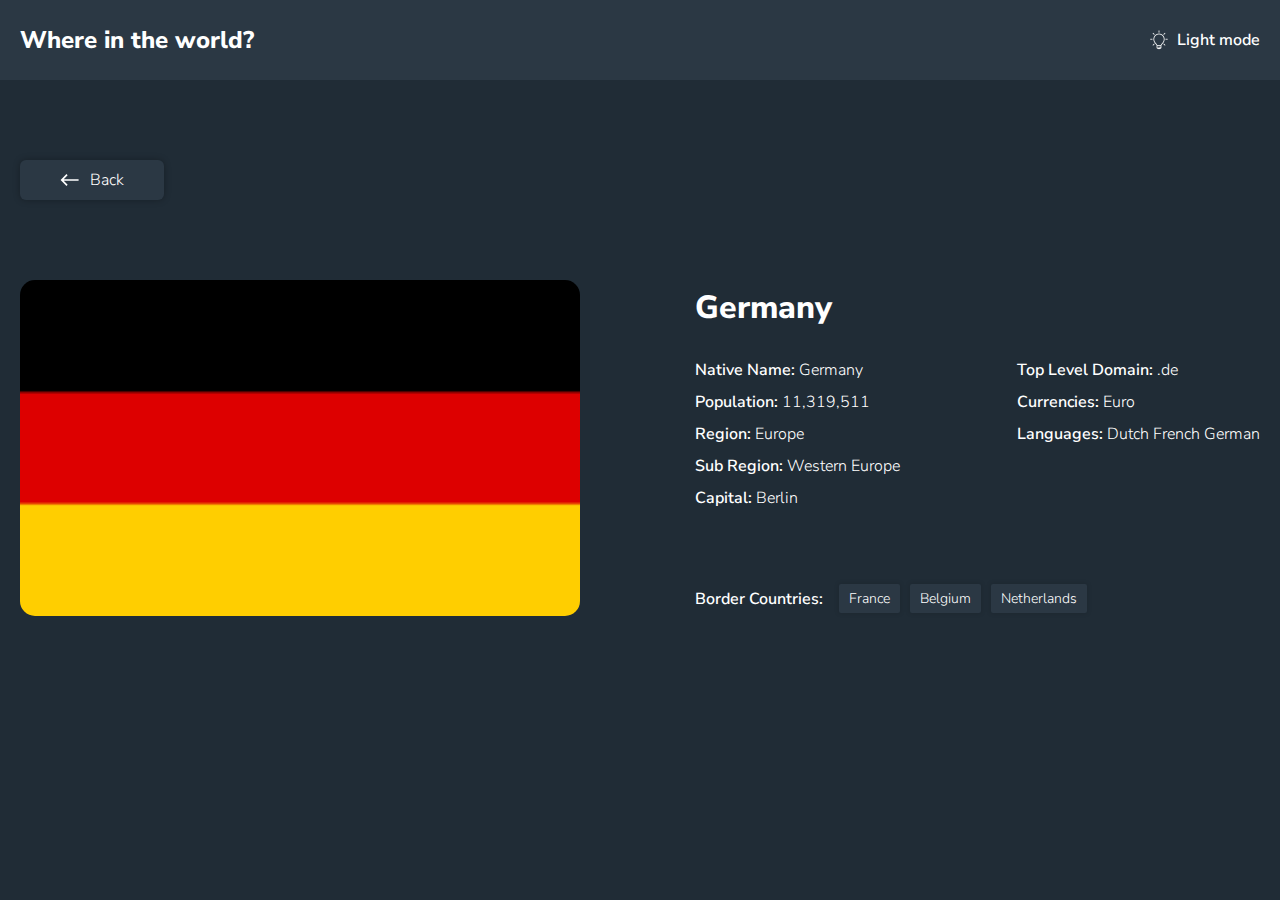
==== country.html @ 387d3cb1 "big commit" ====
<!DOCTYPE html>
<html>
  <head>
    <meta charset="utf-8" />
    <meta http-equiv="X-UA-Compatible" content="IE=edge" />
    <title></title>
    <meta name="viewport" content="width=device-width, initial-scale=1" />
    <link
      rel="stylesheet"
      type="text/css"
      media="screen"
      href="css/global.css"
    />
    <link
      rel="stylesheet"
      type="text/css"
      media="screen"
      href="css/country.css"
    />
    <link
      rel="stylesheet"
      type="text/css"
      media="screen"
      href="css/dark-light-country.css"
    />
  </head>
  <body>
    <header>
      <div class="container">
        <nav class="navbar">
          <div class="nav-left"><a href="#">Where in the world?</a></div>
          <div class="nav-right">
            <div class="dark-light">
              <div class="dark-mode mode-hide">
                <img src="assets/dark.svg" alt="dark-icon" />
                <span>Dark mode</span>
              </div>
              <div class="light-mode">
                <img src="assets/light.png" alt="light-icon" />
                <span>Light mode</span>
              </div>
            </div>
          </div>
        </nav>
      </div>
    </header>
    <main>
      <div class="container">
        <div class="return-page">
          <a class="return-link" href="index.html"
            ><img src="assets/back.svg" alt="back" /> <span>Back</span></a
          >
        </div>
        <div class="country">
          <div class="country-flag">
            <img src="assets/Germany.png" alt="country" />
          </div>
          <div class="about-country">
            <div class="country-name"><h1>Germany</h1></div>
            <div class="country-exp">
              <div class="exp-left">
                <h1>Native Name: <span>Germany</span></h1>
                <h1>Population: <span>11,319,511</span></h1>
                <h1>Region: <span>Europe</span></h1>
                <h1>Sub Region: <span>Western Europe</span></h1>
                <h1>Capital: <span>Berlin</span></h1>
              </div>
              <div class="exp-right">
                <h1>Top Level Domain: <span>.de</span></h1>
                <h1>Currencies: <span>Euro</span></h1>
                <h1>Languages: <span>Dutch French German</span></h1>
              </div>
            </div>
            <div class="borders">
              <span>Border Countries: </span>
              <div class="border-countries">
                <a href="#">France</a>
                <a href="#">Belgium</a>
                <a href="#">Netherlands</a>
              </div>
            </div>
          </div>
        </div>
      </div>
    </main>
    <script src="js/main.js"></script>
    <script src="js/dark-light.js"></script>
  </body>
</html>
---- css/global.css ----
@import url("https://fonts.googleapis.com/css2?family=Nunito+Sans:ital,opsz,wght@0,6..12,200;0,6..12,300;0,6..12,400;0,6..12,500;0,6..12,600;0,6..12,700;0,6..12,800;0,6..12,900;0,6..12,1000;1,6..12,200;1,6..12,300;1,6..12,400;1,6..12,500;1,6..12,600;1,6..12,700;1,6..12,800;1,6..12,900;1,6..12,1000&display=swap");


* {
  padding: 0;
  margin: 0;
}
*,
*::after,
*::before {
  box-sizing: border-box;
}
a {
  text-decoration: none;
}
button {
  border: none;
}
li {
  list-style: none;
}
input {
  outline: none;
}

.container {
  max-width: 1440px;
  margin: 0 auto;
  padding-right: 20px;
  padding-left: 20px;
}

body {
  background: #202c36;
}
/* header */

header {
  background: #2b3844;
  box-shadow: 0px 2px 4px 0px rgba(0, 0, 0, 0.06);
  padding-top: 24px;
  padding-bottom: 24px;
}

.navbar {
  display: flex;
  align-items: center;
  justify-content: space-between;
}

.nav-left a {
  color: #fff;
  font-family: Nunito Sans;
  font-size: 24px;
  font-style: normal;
  font-weight: 800;
  line-height: normal;
}
---- css/country.css ----
main {
  background: #202c36;
}

.return-page {
  display: flex;
  padding-top: 80px;
  margin-bottom: 80px;
}

.return-link {
  display: flex;
  align-items: center;
  gap: 10px;
  padding: 10px 40px;
  border-radius: 6px;
  background: #2b3844;
  box-shadow: 0px 0px 7px 0px rgba(0, 0, 0, 0.29);
}

.return-link span {
  color: #fff;
  font-family: Nunito Sans;
  font-size: 16px;
  font-style: normal;
  font-weight: 300;
  line-height: 20px;
}

.country {
  display: flex;
  align-items: center;
  justify-content: space-between;
}

.country-flag {
  width: auto !important;
}

.country-flag img {
  object-fit: cover;
  border-radius: 15px;
  width: 560px;
  height: auto;
  -webkit-border-radius: 15px;
  -moz-border-radius: 15px;
  -ms-border-radius: 15px;
  -o-border-radius: 15px;
}

.about-country {
  display: flex;
  flex-direction: column;
}

.country-name h1 {
  color: #fff;
  font-family: Nunito Sans;
  font-size: 32px;
  font-style: normal;
  font-weight: 800;
  line-height: normal;
}

.country-exp {
  margin-top: 25px;
  display: flex;
  align-items: start;
  gap: 117px;
}

.exp-left h1,
.exp-right h1 {
  color: #fff;
  font-family: Nunito Sans;
  font-size: 16px;
  font-style: normal;
  font-weight: 600;
  line-height: 32px;
}

.exp-left span,
.exp-right span {
  color: #fff;
  font-family: Nunito Sans;
  font-size: 16px;
  font-style: normal;
  font-weight: 300;
  line-height: 32px;
}

.borders {
  margin-top: 70px;
  display: flex;
  align-items: center;
  gap: 16px;
}
.borders span {
  color: #fff;
  font-family: Nunito Sans;
  font-size: 16px;
  font-style: normal;
  font-weight: 600;
  line-height: 24px;
}

.border-countries {
  display: flex;
  align-items: center;
  gap: 10px;
}

.border-countries a {
  padding: 5px 10px;
  border-radius: 2px;
  background: #2b3844;
  box-shadow: 0px 0px 4px 1px rgba(0, 0, 0, 0.1);
  color: #fff;
  font-family: Nunito Sans;
  font-size: 14px;
  font-style: normal;
  font-weight: 300;
  line-height: normal;
}
---- css/dark-light-country.css ----
.white {
  background: #fafafa;
}

.white header {
  background: #fff;
  box-shadow: 0px 2px 4px 0px rgba(0, 0, 0, 0.06);
}

.white .nav-left a {
  color: #111517;
}

.white main {
  background: #fafafa;
}

.white .return-link {
  background: #fff;
}
.white .about-country a {
  background: #fff;
}

.white .return-link span,
.white .country-name span,
.white .about-country h1,
.white .about-country a,
.white .about-country span {
  color: #111517;
}

.dark-mode,
.light-mode {
  display: flex;
  align-items: center;
  gap: 8px;
  cursor: pointer;
}

.light-mode span {
  color: #fff;
  font-family: Nunito Sans;
  font-size: 16px;
  font-style: normal;
  font-weight: 600;
  line-height: normal;
}

.dark-mode span {
  color: #111517;
  font-family: Nunito Sans;
  font-size: 16px;
  font-style: normal;
  font-weight: 600;
  line-height: normal;
}

.mode-hide {
  display: none;
}
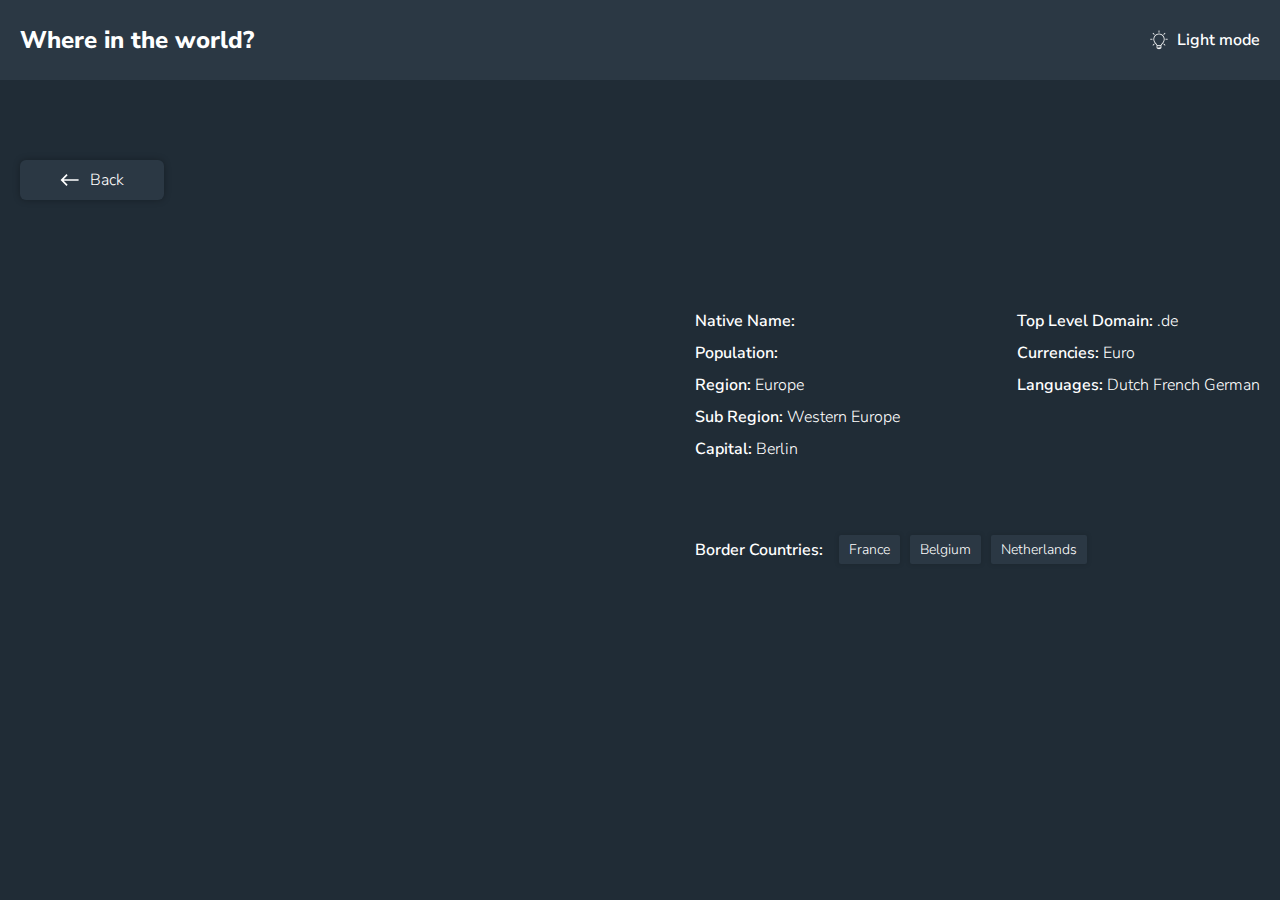
==== commit 7d2a62f7: "country-pg" ====
--- a/country.html
+++ b/country.html
@@ -52,23 +52,27 @@
           >
         </div>
         <div class="country">
-          <div class="country-flag">
-            <img src="assets/Germany.png" alt="country" />
-          </div>
+          <div class="country-flag"></div>
           <div class="about-country">
-            <div class="country-name"><h1>Germany</h1></div>
+            <div class="country-name">
+              <h1 class="heading-name"></h1>
+            </div>
             <div class="country-exp">
               <div class="exp-left">
-                <h1>Native Name: <span>Germany</span></h1>
-                <h1>Population: <span>11,319,511</span></h1>
-                <h1>Region: <span>Europe</span></h1>
-                <h1>Sub Region: <span>Western Europe</span></h1>
-                <h1>Capital: <span>Berlin</span></h1>
+                <h1 class="native-name">Native Name:</h1>
+                <h1 class="population">Population:</h1>
+                <h1 class="region">Region: <span>Europe</span></h1>
+                <h1 class="sub-region">
+                  Sub Region: <span>Western Europe</span>
+                </h1>
+                <h1 class="capital">Capital: <span>Berlin</span></h1>
               </div>
               <div class="exp-right">
-                <h1>Top Level Domain: <span>.de</span></h1>
-                <h1>Currencies: <span>Euro</span></h1>
-                <h1>Languages: <span>Dutch French German</span></h1>
+                <h1 class="lvl-domain">Top Level Domain: <span>.de</span></h1>
+                <h1 class="currency">Currencies: <span>Euro</span></h1>
+                <h1 class="langs">
+                  Languages: <span>Dutch French German</span>
+                </h1>
               </div>
             </div>
             <div class="borders">
@@ -83,7 +87,8 @@
         </div>
       </div>
     </main>
-    <script src="js/main.js"></script>
+    <!-- <script src="js/main.js"></script> -->
     <script src="js/dark-light.js"></script>
+    <script src="js/countryPage.js"></script>
   </body>
 </html>
--- a/css/country.css
+++ b/css/country.css
@@ -33,14 +33,23 @@
   justify-content: space-between;
 }
 
+@media (max-width: 1200px) {
+  .country {
+    flex-direction: column;
+    gap: 40px;
+  }
+}
+
 .country-flag {
-  width: auto !important;
+  width: 560px;
+  max-width: 560px;
 }
 
 .country-flag img {
   object-fit: cover;
   border-radius: 15px;
-  width: 560px;
+  width: 100%;
+  /* max-width: 100%; */
   height: auto;
   -webkit-border-radius: 15px;
   -moz-border-radius: 15px;
@@ -122,3 +131,16 @@
   font-weight: 300;
   line-height: normal;
 }
+
+@media (max-width: 600px) {
+  .country-flag {
+    width: 300px;
+  }
+  .country-exp {
+    flex-direction: column;
+    gap: 20px;
+  }
+  .border-countries {
+    flex-wrap: wrap;
+  }
+}
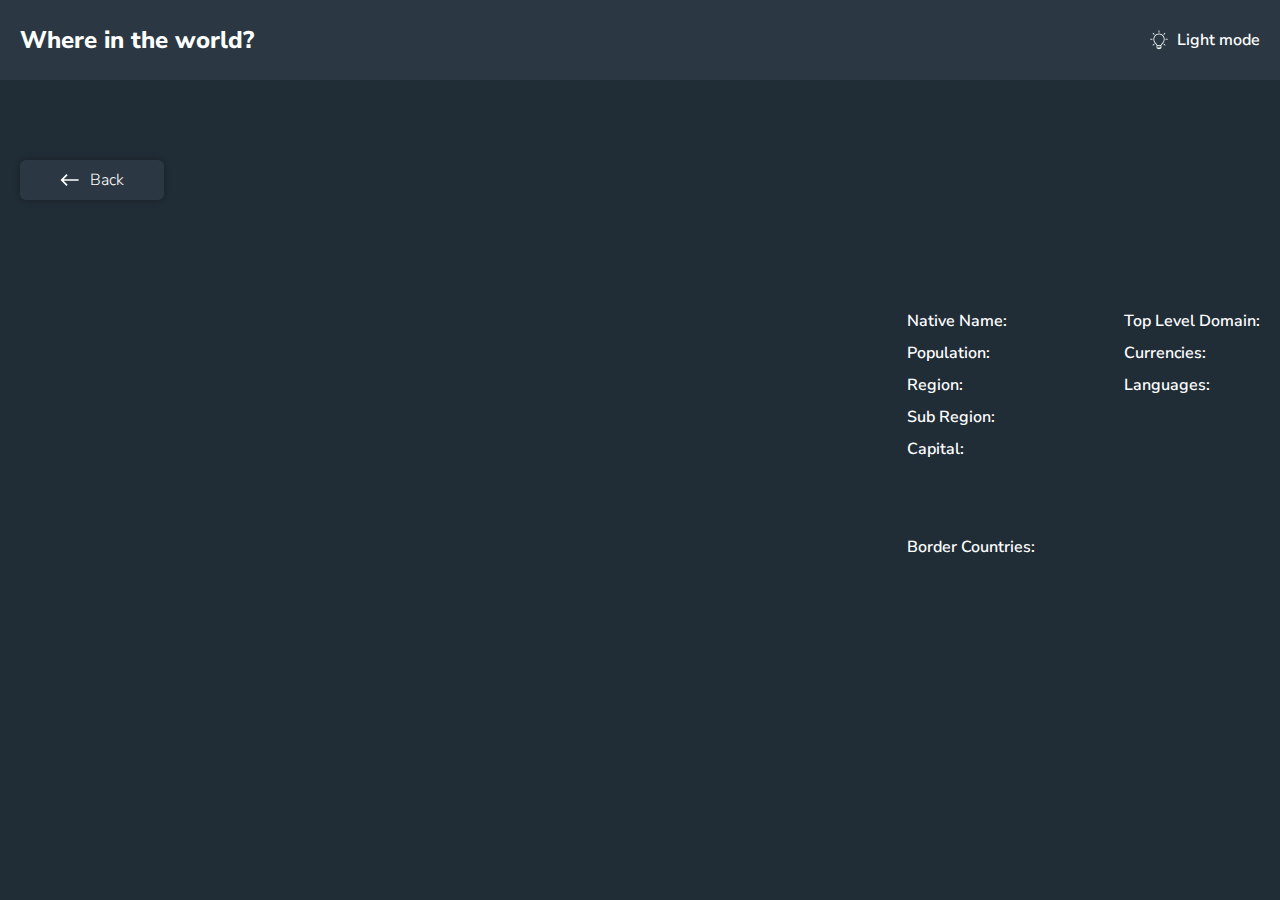
==== commit 52289f0d: "country datas" ====
--- a/country.html
+++ b/country.html
@@ -61,27 +61,19 @@
               <div class="exp-left">
                 <h1 class="native-name">Native Name:</h1>
                 <h1 class="population">Population:</h1>
-                <h1 class="region">Region: <span>Europe</span></h1>
-                <h1 class="sub-region">
-                  Sub Region: <span>Western Europe</span>
-                </h1>
-                <h1 class="capital">Capital: <span>Berlin</span></h1>
+                <h1 class="region">Region:</h1>
+                <h1 class="sub-region">Sub Region:</h1>
+                <h1 class="capital">Capital:</h1>
               </div>
               <div class="exp-right">
-                <h1 class="lvl-domain">Top Level Domain: <span>.de</span></h1>
-                <h1 class="currency">Currencies: <span>Euro</span></h1>
-                <h1 class="langs">
-                  Languages: <span>Dutch French German</span>
-                </h1>
+                <h1 class="lvl-domain">Top Level Domain:</h1>
+                <h1 class="currency">Currencies:</h1>
+                <h1 class="langs">Languages:</h1>
               </div>
             </div>
             <div class="borders">
               <span>Border Countries: </span>
-              <div class="border-countries">
-                <a href="#">France</a>
-                <a href="#">Belgium</a>
-                <a href="#">Netherlands</a>
-              </div>
+              <div class="border-countries"></div>
             </div>
           </div>
         </div>
--- a/css/country.css
+++ b/css/country.css
@@ -119,7 +119,7 @@
   gap: 10px;
 }
 
-.border-countries a {
+.border-countries span {
   padding: 5px 10px;
   border-radius: 2px;
   background: #2b3844;
@@ -130,6 +130,10 @@
   font-style: normal;
   font-weight: 300;
   line-height: normal;
+  -webkit-border-radius: 2px;
+  -moz-border-radius: 2px;
+  -ms-border-radius: 2px;
+  -o-border-radius: 2px;
 }
 
 @media (max-width: 600px) {
